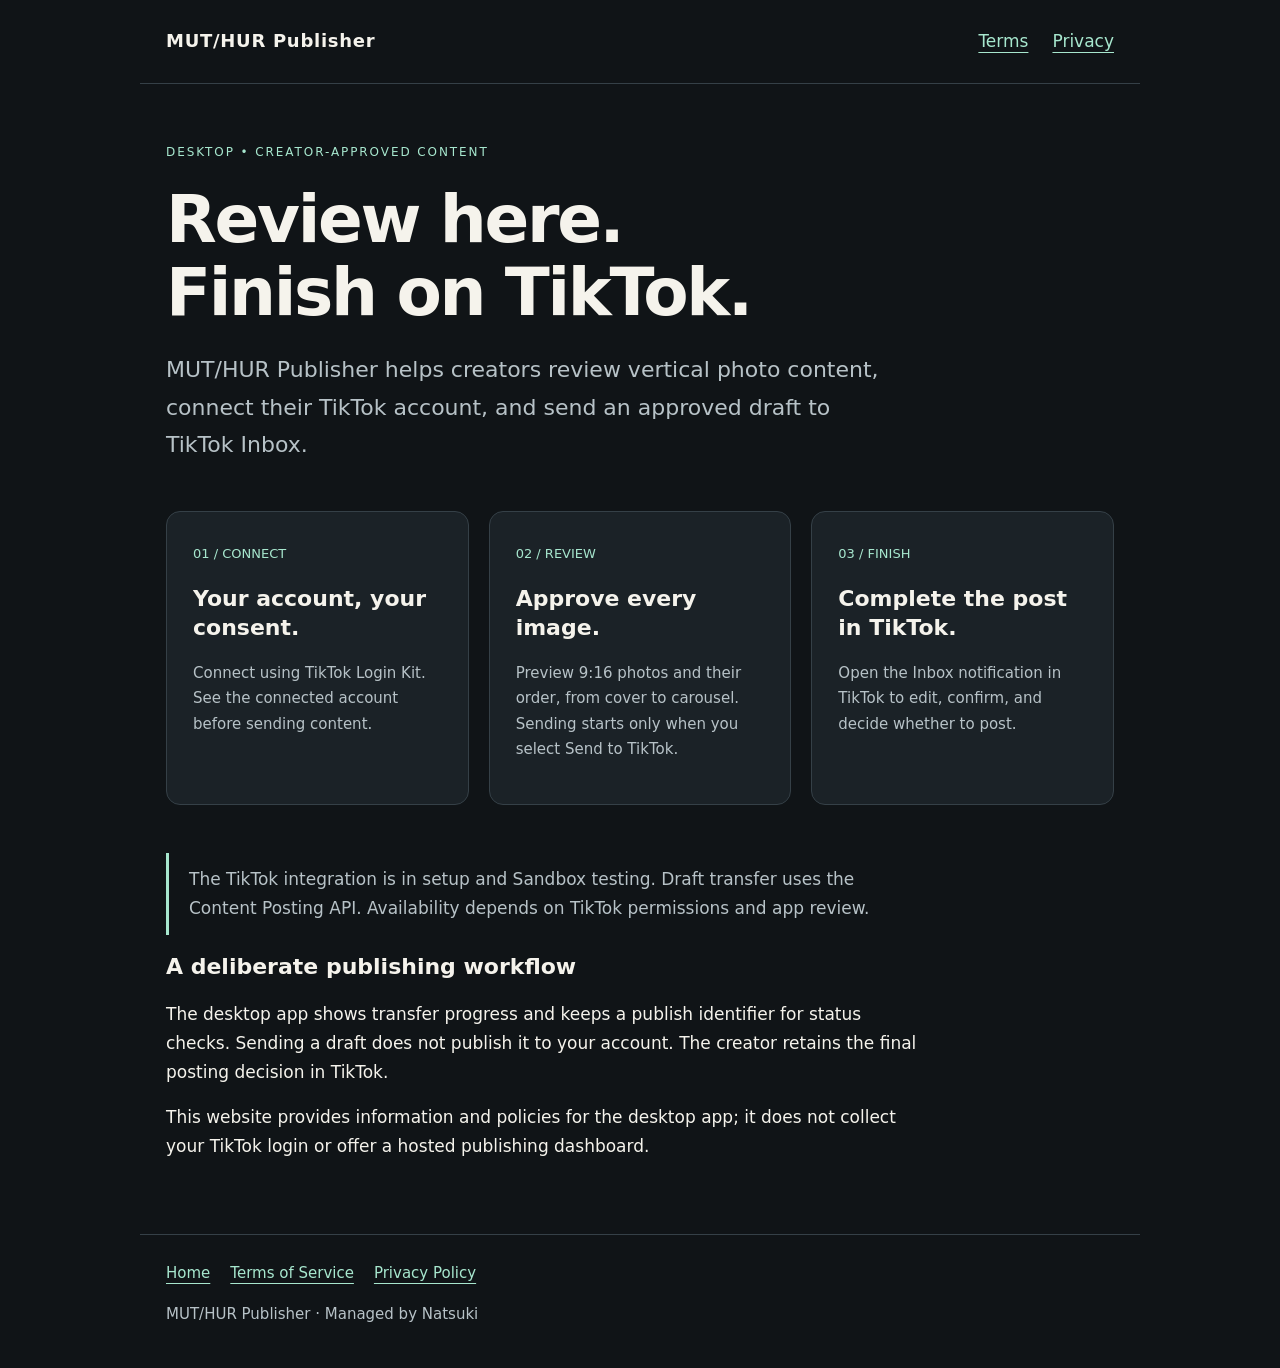
==== index.html @ 3e27c6f5 "Update MUT/HUR Publisher official site" ====
<!doctype html><html lang="en"><head><meta charset="utf-8"><meta name="viewport" content="width=device-width,initial-scale=1"><meta name="description" content="MUT/HUR Publisher — a desktop workflow for reviewing creator-approved visual content and sending drafts to TikTok."><title>MUT/HUR Publisher</title><link rel="stylesheet" href="style.css"></head><body><header><a class="brand" href="./">MUT/HUR Publisher</a><nav aria-label="Main"><a href="terms/">Terms</a><a href="privacy/">Privacy</a></nav></header><main><p class="eyebrow">Desktop • Creator-approved content</p><h1>Review here.<br>Finish on TikTok.</h1><p class="lead">MUT/HUR Publisher helps creators review vertical photo content, connect their TikTok account, and send an approved draft to TikTok Inbox.</p><section class="steps" aria-label="Publishing workflow"><article class="card"><span class="number">01 / CONNECT</span><h2>Your account, your consent.</h2><p>Connect using TikTok Login Kit. See the connected account before sending content.</p></article><article class="card"><span class="number">02 / REVIEW</span><h2>Approve every image.</h2><p>Preview 9:16 photos and their order, from cover to carousel. Sending starts only when you select Send to TikTok.</p></article><article class="card"><span class="number">03 / FINISH</span><h2>Complete the post in TikTok.</h2><p>Open the Inbox notification in TikTok to edit, confirm, and decide whether to post.</p></article></section><p class="notice">The TikTok integration is in setup and Sandbox testing. Draft transfer uses the Content Posting API. Availability depends on TikTok permissions and app review.</p><h2>A deliberate publishing workflow</h2><p>The desktop app shows transfer progress and keeps a publish identifier for status checks. Sending a draft does not publish it to your account. The creator retains the final posting decision in TikTok.</p><p>This website provides information and policies for the desktop app; it does not collect your TikTok login or offer a hosted publishing dashboard.</p></main><footer><a href="./">Home</a><a href="terms/">Terms of Service</a><a href="privacy/">Privacy Policy</a><p>MUT/HUR Publisher · Managed by Natsuki</p></footer></body></html>
---- style.css ----
:root{color-scheme:dark;--bg:#101417;--panel:#1b2227;--ink:#f5f3ec;--muted:#b7c2c7;--accent:#a7e7ce}*{box-sizing:border-box}body{margin:0;background:var(--bg);color:var(--ink);font:17px/1.7 system-ui,sans-serif}header,main,footer{max-width:1000px;margin:auto;padding:26px}header{display:flex;justify-content:space-between;align-items:center;border-bottom:1px solid #354047}a{color:var(--accent);text-underline-offset:5px}nav{display:flex;gap:24px}.brand{font-size:18px;color:var(--ink);font-weight:700;text-decoration:none;letter-spacing:.04em}.eyebrow{color:var(--accent);font-size:12px;letter-spacing:.16em;text-transform:uppercase;margin-top:32px}h1{font-size:clamp(34px,7vw,66px);line-height:1.1;max-width:800px;font-weight:600;letter-spacing:-.035em;margin:22px 0}h2{font-size:22px;line-height:1.3}p{max-width:760px}.lead{font-size:22px;color:var(--muted);max-width:730px}.steps{display:grid;grid-template-columns:repeat(3,1fr);gap:20px;margin:48px 0}.card{padding:26px;background:var(--panel);border:1px solid #354047;border-radius:14px}.number{font-size:13px;color:var(--accent)}.card p,footer{color:var(--muted);font-size:15px}.legal{max-width:800px}.legal h1{font-size:42px}.legal h2{margin-top:36px}.notice{border-left:3px solid var(--accent);padding:12px 20px;color:var(--muted)}footer{border-top:1px solid #354047;margin-top:30px}footer a{margin-right:20px}@media(max-width:700px){header{align-items:flex-start;gap:20px;flex-direction:column}.steps{grid-template-columns:1fr}.lead{font-size:19px}}
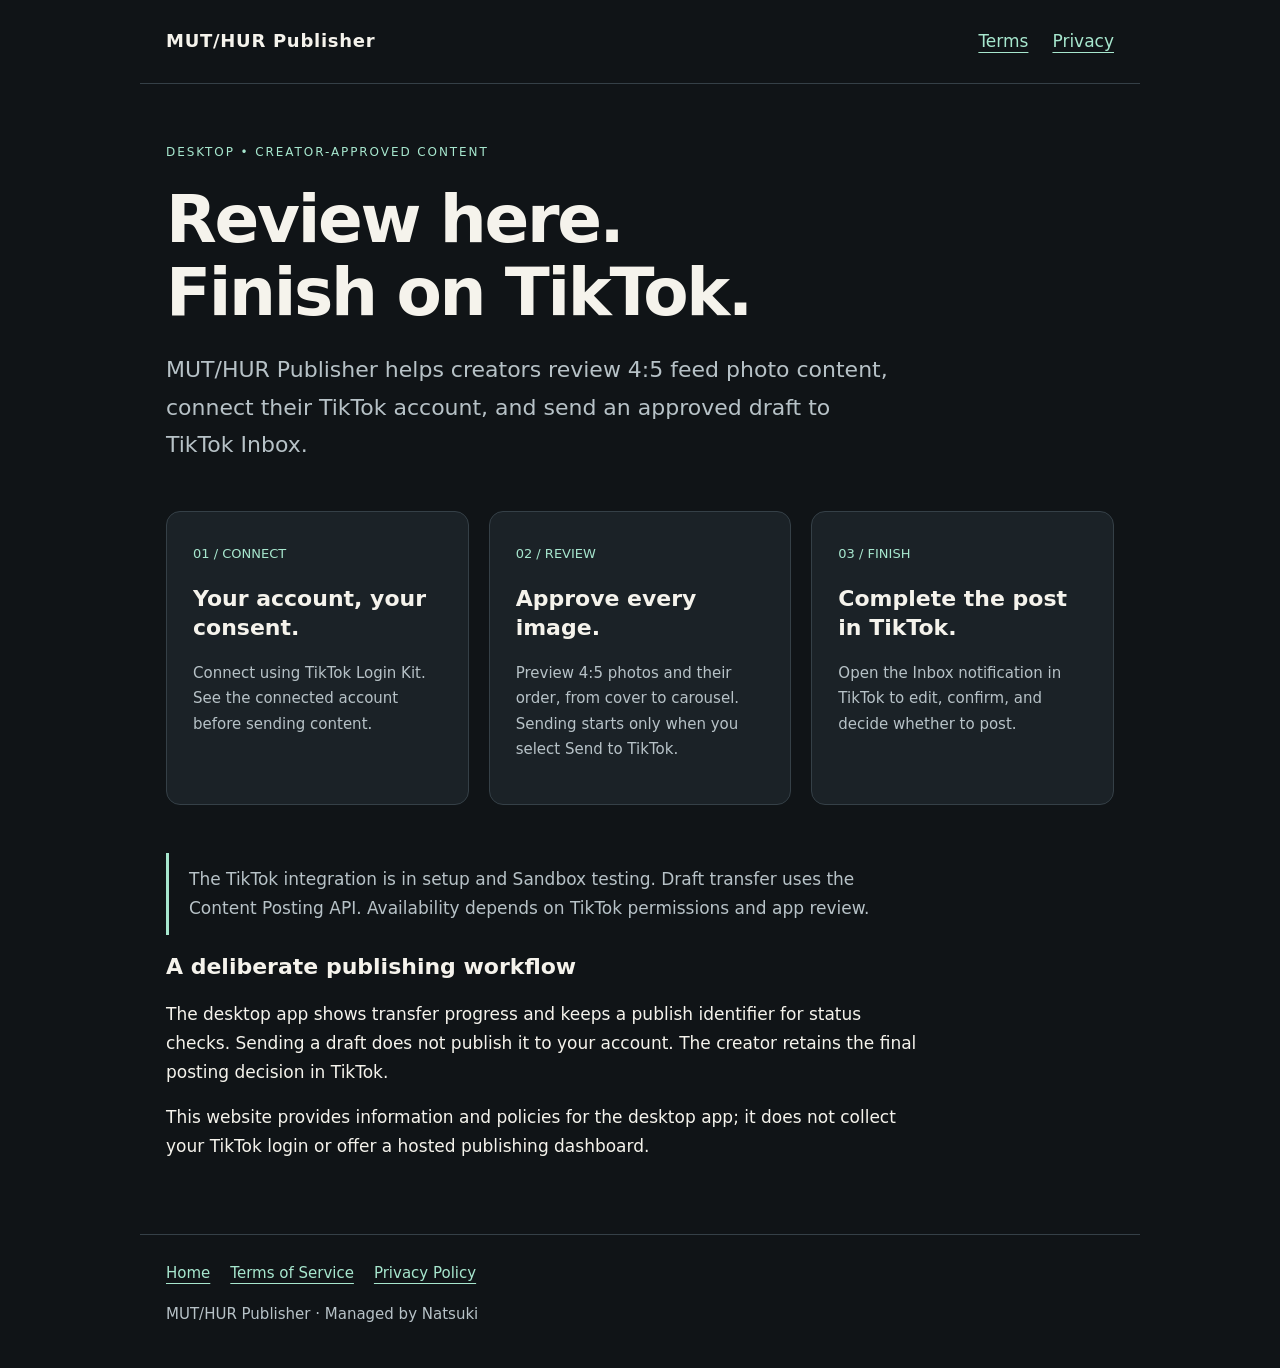
==== commit f4255488: "Update MUT/HUR Publisher official site" ====
--- a/index.html
+++ b/index.html
@@ -1 +1 @@
-<!doctype html><html lang="en"><head><meta charset="utf-8"><meta name="viewport" content="width=device-width,initial-scale=1"><meta name="description" content="MUT/HUR Publisher — a desktop workflow for reviewing creator-approved visual content and sending drafts to TikTok."><title>MUT/HUR Publisher</title><link rel="stylesheet" href="style.css"></head><body><header><a class="brand" href="./">MUT/HUR Publisher</a><nav aria-label="Main"><a href="terms/">Terms</a><a href="privacy/">Privacy</a></nav></header><main><p class="eyebrow">Desktop • Creator-approved content</p><h1>Review here.<br>Finish on TikTok.</h1><p class="lead">MUT/HUR Publisher helps creators review vertical photo content, connect their TikTok account, and send an approved draft to TikTok Inbox.</p><section class="steps" aria-label="Publishing workflow"><article class="card"><span class="number">01 / CONNECT</span><h2>Your account, your consent.</h2><p>Connect using TikTok Login Kit. See the connected account before sending content.</p></article><article class="card"><span class="number">02 / REVIEW</span><h2>Approve every image.</h2><p>Preview 9:16 photos and their order, from cover to carousel. Sending starts only when you select Send to TikTok.</p></article><article class="card"><span class="number">03 / FINISH</span><h2>Complete the post in TikTok.</h2><p>Open the Inbox notification in TikTok to edit, confirm, and decide whether to post.</p></article></section><p class="notice">The TikTok integration is in setup and Sandbox testing. Draft transfer uses the Content Posting API. Availability depends on TikTok permissions and app review.</p><h2>A deliberate publishing workflow</h2><p>The desktop app shows transfer progress and keeps a publish identifier for status checks. Sending a draft does not publish it to your account. The creator retains the final posting decision in TikTok.</p><p>This website provides information and policies for the desktop app; it does not collect your TikTok login or offer a hosted publishing dashboard.</p></main><footer><a href="./">Home</a><a href="terms/">Terms of Service</a><a href="privacy/">Privacy Policy</a><p>MUT/HUR Publisher · Managed by Natsuki</p></footer></body></html>
+<!doctype html><html lang="en"><head><meta charset="utf-8"><meta name="viewport" content="width=device-width,initial-scale=1"><meta name="description" content="MUT/HUR Publisher — a desktop workflow for reviewing creator-approved visual content and sending drafts to TikTok."><title>MUT/HUR Publisher</title><link rel="stylesheet" href="style.css"></head><body><header><a class="brand" href="./">MUT/HUR Publisher</a><nav aria-label="Main"><a href="terms/">Terms</a><a href="privacy/">Privacy</a></nav></header><main><p class="eyebrow">Desktop • Creator-approved content</p><h1>Review here.<br>Finish on TikTok.</h1><p class="lead">MUT/HUR Publisher helps creators review 4:5 feed photo content, connect their TikTok account, and send an approved draft to TikTok Inbox.</p><section class="steps" aria-label="Publishing workflow"><article class="card"><span class="number">01 / CONNECT</span><h2>Your account, your consent.</h2><p>Connect using TikTok Login Kit. See the connected account before sending content.</p></article><article class="card"><span class="number">02 / REVIEW</span><h2>Approve every image.</h2><p>Preview 4:5 photos and their order, from cover to carousel. Sending starts only when you select Send to TikTok.</p></article><article class="card"><span class="number">03 / FINISH</span><h2>Complete the post in TikTok.</h2><p>Open the Inbox notification in TikTok to edit, confirm, and decide whether to post.</p></article></section><p class="notice">The TikTok integration is in setup and Sandbox testing. Draft transfer uses the Content Posting API. Availability depends on TikTok permissions and app review.</p><h2>A deliberate publishing workflow</h2><p>The desktop app shows transfer progress and keeps a publish identifier for status checks. Sending a draft does not publish it to your account. The creator retains the final posting decision in TikTok.</p><p>This website provides information and policies for the desktop app; it does not collect your TikTok login or offer a hosted publishing dashboard.</p></main><footer><a href="./">Home</a><a href="terms/">Terms of Service</a><a href="privacy/">Privacy Policy</a><p>MUT/HUR Publisher · Managed by Natsuki</p></footer></body></html>
